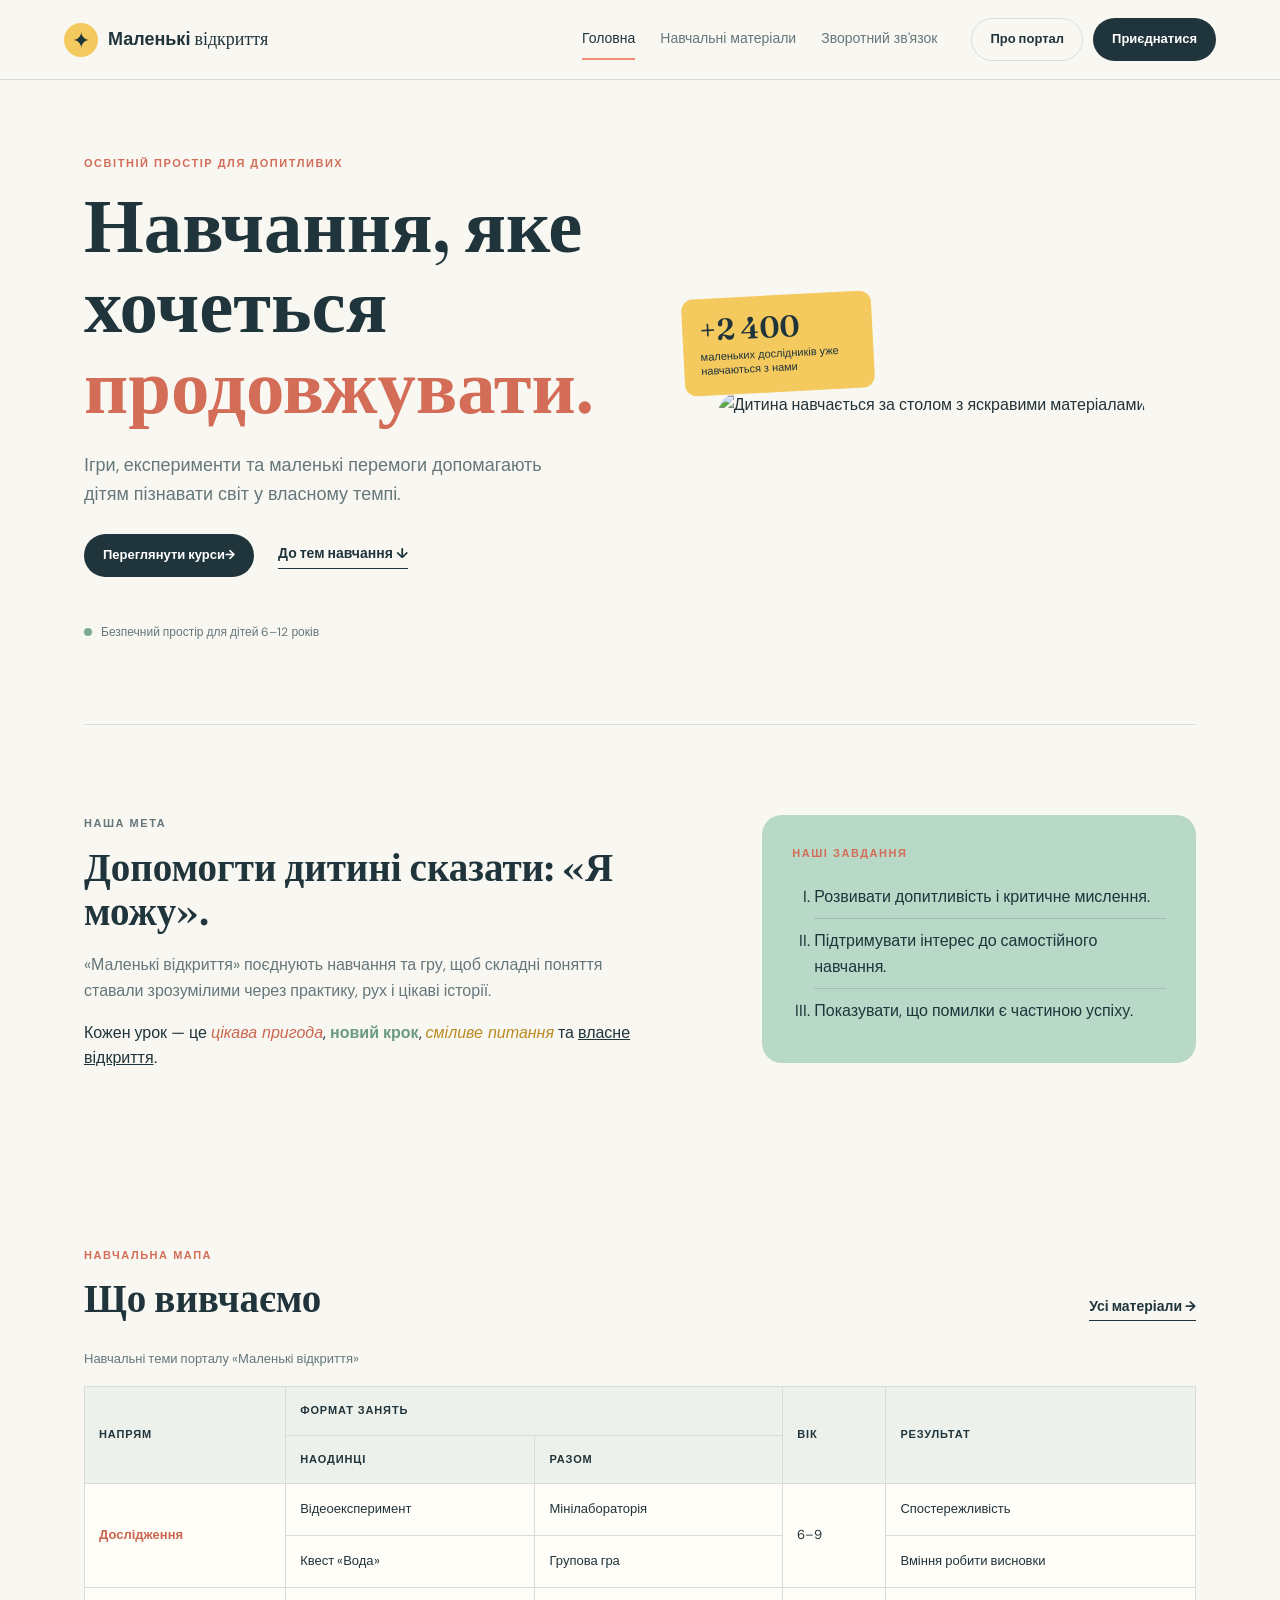
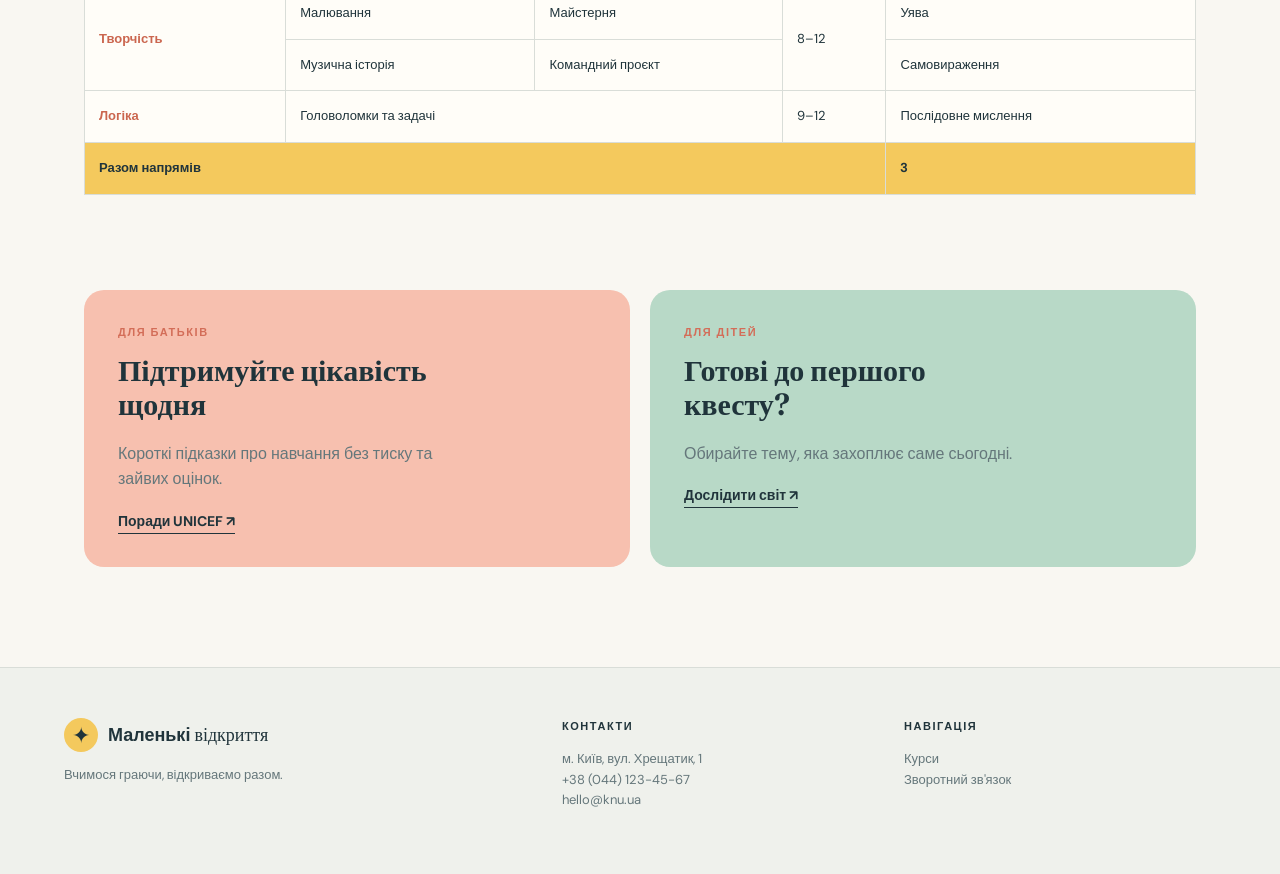
==== index.html @ d6eb9dab "Create Lab1 frontend portal" ====
<!DOCTYPE html>
<html lang="uk">
<head>
  <meta charset="UTF-8">
  <meta name="viewport" content="width=device-width, initial-scale=1.0">
  <meta name="description" content="Веселий веб-портал для навчання дітей через ігри та творчість">
  <title>Маленькі відкриття | Навчання дітей</title>
  <link rel="stylesheet" href="styles.css">
</head>
<body>
  <header class="site-header">
    <a class="brand" href="index.html" aria-label="Маленькі відкриття - головна сторінка">
      <span class="brand-mark">✦</span>
      <span><strong>Маленькі</strong><em> відкриття</em></span>
    </a>
    <nav aria-label="Головна навігація">
      <a href="index.html" class="active">Головна</a>
      <a href="courses.html">Навчальні матеріали</a>
      <a href="feedback.html">Зворотний зв'язок</a>
    </nav>
    <div class="header-actions">
      <a class="button button-ghost" href="#about">Про портал</a>
      <a class="button button-primary" href="feedback.html">Приєднатися</a>
    </div>
  </header>

  <main>
    <section class="hero" id="about">
      <div class="hero-copy">
        <p class="eyebrow">Освітній простір для допитливих</p>
        <h1>Навчання, яке хочеться <span>продовжувати.</span></h1>
        <p class="hero-text">Ігри, експерименти та маленькі перемоги допомагають дітям пізнавати світ у власному темпі.</p>
        <div class="hero-actions">
          <a class="button button-primary" href="courses.html">Переглянути курси <span aria-hidden="true">→</span></a>
          <a class="text-link" href="#topics">До тем навчання <span aria-hidden="true">↓</span></a>
        </div>
        <p class="trust-note"><span class="dot"></span> Безпечний простір для дітей 6–12 років</p>
      </div>
      <figure class="hero-figure">
        <img src="https://images.unsplash.com/photo-1509062522246-3755977927d7?auto=format&fit=crop&w=1000&q=85" alt="Дитина навчається за столом з яскравими матеріалами">
        <figcaption><strong>+2 400</strong><span>маленьких дослідників уже навчаються з нами</span></figcaption>
      </figure>
    </section>

    <section class="intro-section" id="mission">
      <article class="intro-copy">
        <p class="eyebrow">Наша мета</p>
        <h2>Допомогти дитині сказати: «Я можу».</h2>
        <p>«Маленькі відкриття» поєднують навчання та гру, щоб складні поняття ставали зрозумілими через практику, рух і цікаві історії.</p>
        <p class="styled-sentence"><span>Кожен урок — це </span><i>цікава пригода</i>, <b>новий крок</b>, <em>сміливе питання</em> та <u>власне відкриття</u>.</p>
      </article>
      <aside class="mission-card" aria-label="Наші завдання">
        <p class="card-label">Наші завдання</p>
        <ol type="I">
          <li>Розвивати допитливість і критичне мислення.</li>
          <li>Підтримувати інтерес до самостійного навчання.</li>
          <li>Показувати, що помилки є частиною успіху.</li>
        </ol>
      </aside>
    </section>

    <section class="topics-section" id="topics">
      <div class="section-heading">
        <div><p class="eyebrow">Навчальна мапа</p><h2>Що вивчаємо</h2></div>
        <a class="text-link" href="courses.html">Усі матеріали <span aria-hidden="true">→</span></a>
      </div>
      <div class="table-wrap">
        <table>
          <caption>Навчальні теми порталу «Маленькі відкриття»</caption>
          <thead>
            <tr><th rowspan="2">Напрям</th><th colspan="2">Формат занять</th><th rowspan="2">Вік</th><th rowspan="2">Результат</th></tr>
            <tr><th>Наодинці</th><th>Разом</th></tr>
          </thead>
          <tbody>
            <tr><th rowspan="2" scope="rowgroup">Дослідження</th><td>Відеоексперимент</td><td>Мінілабораторія</td><td rowspan="2">6–9</td><td>Спостережливість</td></tr>
            <tr><td>Квест «Вода»</td><td>Групова гра</td><td>Вміння робити висновки</td></tr>
            <tr><th rowspan="2" scope="rowgroup">Творчість</th><td>Малювання</td><td>Майстерня</td><td rowspan="2">8–12</td><td>Уява</td></tr>
            <tr><td>Музична історія</td><td>Командний проєкт</td><td>Самовираження</td></tr>
            <tr><th scope="row">Логіка</th><td colspan="2">Головоломки та задачі</td><td>9–12</td><td>Послідовне мислення</td></tr>
          </tbody>
          <tfoot><tr><th colspan="4">Разом напрямів</th><td>3</td></tr></tfoot>
        </table>
      </div>
    </section>

    <section class="resources-section">
      <article class="resource-card coral-card">
        <p class="eyebrow">Для батьків</p><h2>Підтримуйте цікавість щодня</h2>
        <p>Короткі підказки про навчання без тиску та зайвих оцінок.</p>
        <a class="text-link" href="https://www.unicef.org/parenting" target="_blank" rel="noopener">Поради UNICEF <span aria-hidden="true">↗</span></a>
      </article>
      <article class="resource-card mint-card">
        <p class="eyebrow">Для дітей</p><h2>Готові до першого квесту?</h2>
        <p>Обирайте тему, яка захоплює саме сьогодні.</p>
        <a class="text-link" href="https://kids.nationalgeographic.com/" target="_blank" rel="noopener">Дослідити світ <span aria-hidden="true">↗</span></a>
      </article>
    </section>
  </main>

  <footer class="site-footer" id="contacts">
    <div><a class="brand" href="index.html"><span class="brand-mark">✦</span><span><strong>Маленькі</strong><em> відкриття</em></span></a><p>Вчимося граючи, відкриваємо разом.</p></div>
    <div><p class="footer-label">Контакти</p><p>м. Київ, вул. Хрещатик, 1<br><a href="tel:+380441234567">+38 (044) 123-45-67</a><br><a href="mailto:hello@knu.ua">hello@knu.ua</a></p></div>
    <div><p class="footer-label">Навігація</p><p><a href="courses.html">Курси</a><br><a href="feedback.html">Зворотний зв'язок</a></p></div>
  </footer>
</body>
</html>
---- styles.css ----
@import url("https://fonts.googleapis.com/css2?family=DM+Sans:wght@400;500;700&family=Fraunces:opsz,wght@9..144,500;9..144,600&display=swap");

:root {
  --ink: #20343b;
  --muted: #65777b;
  --paper: #f9f7f2;
  --cream: #fffdf8;
  --coral: #f28b73;
  --yellow: #f4c95d;
  --mint: #b8d9c7;
  --line: #d9ddd8;
  --radius: 20px;
}
* {
  box-sizing: border-box;
}
html {
  scroll-behavior: smooth;
}
body {
  margin: 0;
  color: var(--ink);
  background: var(--paper);
  font-family: "DM Sans", sans-serif;
  line-height: 1.6;
}
a {
  color: inherit;
  text-decoration: none;
}
.site-header {
  min-height: 80px;
  padding: 18px clamp(20px, 5vw, 76px);
  display: flex;
  align-items: center;
  gap: 34px;
  background: rgba(249, 247, 242, 0.92);
  border-bottom: 1px solid var(--line);
  position: sticky;
  top: 0;
  z-index: 10;
  backdrop-filter: blur(10px);
}
.brand {
  display: inline-flex;
  align-items: center;
  gap: 10px;
  font-size: 18px;
  white-space: nowrap;
}
.brand strong {
  font-weight: 700;
}
.brand em {
  font-family: "Fraunces", serif;
  font-style: normal;
}
.brand-mark {
  display: grid;
  place-items: center;
  width: 34px;
  height: 34px;
  color: var(--ink);
  background: var(--yellow);
  border-radius: 50%;
  font-size: 22px;
}
nav {
  display: flex;
  align-items: center;
  gap: 25px;
  margin-left: auto;
  font-size: 14px;
  color: var(--muted);
}
nav a {
  padding: 8px 0;
  border-bottom: 2px solid transparent;
}
nav a:hover,
nav a.active {
  color: var(--ink);
  border-color: var(--coral);
}
.header-actions {
  display: flex;
  gap: 10px;
}
.button {
  display: inline-flex;
  align-items: center;
  justify-content: center;
  border: 1px solid transparent;
  border-radius: 999px;
  padding: 10px 18px;
  font: inherit;
  font-weight: 700;
  font-size: 13px;
  cursor: pointer;
  transition:
    transform 0.2s,
    box-shadow 0.2s,
    background 0.2s;
}
.button:hover {
  transform: translateY(-2px);
  box-shadow: 0 7px 18px rgba(32, 52, 59, 0.12);
}
.button-primary {
  color: #fff;
  background: var(--ink);
}
.button-ghost {
  border-color: var(--line);
  background: transparent;
}
.button-dark {
  color: #fff;
  background: var(--ink);
}
main {
  max-width: 1240px;
  margin: auto;
  padding: 0 clamp(20px, 5vw, 76px);
}
.hero {
  min-height: 630px;
  padding: 75px 0 70px;
  display: grid;
  grid-template-columns: 1fr 0.9fr;
  align-items: center;
  gap: clamp(40px, 8vw, 110px);
}
.eyebrow,
.course-tag,
.card-label,
.footer-label {
  margin: 0 0 12px;
  color: #d36d58;
  font-size: 11px;
  font-weight: 700;
  letter-spacing: 0.14em;
  text-transform: uppercase;
}
.hero h1,
.page-intro h1 {
  max-width: 620px;
  margin: 0;
  font:
    600 clamp(44px, 6vw, 78px)/1.05 "Fraunces",
    serif;
  letter-spacing: 0;
}
.hero h1 span,
.page-intro h1 span {
  color: #d36d58;
}
.hero-text {
  max-width: 500px;
  margin: 25px 0;
  color: var(--muted);
  font-size: 18px;
}
.hero-actions {
  display: flex;
  align-items: center;
  gap: 24px;
}
.text-link {
  color: var(--ink);
  font-weight: 700;
  font-size: 14px;
  border-bottom: 1px solid var(--ink);
  padding-bottom: 3px;
}
.trust-note {
  display: flex;
  align-items: center;
  gap: 9px;
  margin-top: 46px;
  color: var(--muted);
  font-size: 12px;
}
.dot {
  width: 8px;
  height: 8px;
  border-radius: 50%;
  background: #76ae8b;
}
.hero-figure {
  position: relative;
  margin: 0;
}
.hero-figure img {
  width: 100%;
  aspect-ratio: 4/5;
  object-fit: cover;
  border-radius: 150px 150px 20px 20px;
  filter: saturate(0.85);
}
.hero-figure figcaption {
  position: absolute;
  left: -35px;
  bottom: 26px;
  width: 190px;
  padding: 17px;
  color: var(--ink);
  background: var(--yellow);
  border-radius: 12px;
  display: grid;
  gap: 4px;
  transform: rotate(-3deg);
}
.hero-figure figcaption strong {
  font:
    600 30px/1 "Fraunces",
    serif;
}
.hero-figure figcaption span {
  font-size: 11px;
  line-height: 1.3;
}
.intro-section {
  display: grid;
  grid-template-columns: 1fr 0.75fr;
  gap: 100px;
  align-items: start;
  padding: 90px 0;
  border-top: 1px solid var(--line);
}
.intro-copy h2,
.section-heading h2,
.resource-card h2 {
  margin: 0 0 18px;
  font:
    600 39px/1.15 "Fraunces",
    serif;
}
.intro-copy p {
  max-width: 600px;
  color: var(--muted);
}
.styled-sentence {
  color: var(--ink) !important;
  font-size: 16px;
}
.styled-sentence i {
  color: #cb664f;
}
.styled-sentence b {
  color: #6b9b7e;
}
.styled-sentence em {
  color: #bb8a22;
}
.mission-card {
  padding: 30px;
  background: var(--mint);
  border-radius: var(--radius);
}
.mission-card ol {
  margin: 0;
  padding-left: 22px;
}
.mission-card li {
  padding: 9px 0;
  border-bottom: 1px solid rgba(32, 52, 59, 0.15);
}
.mission-card li:last-child {
  border: 0;
}
.topics-section {
  padding: 70px 0 95px;
}
.section-heading {
  display: flex;
  justify-content: space-between;
  align-items: end;
  margin-bottom: 28px;
}
.section-heading h2 {
  margin: 0;
}
.table-wrap {
  overflow-x: auto;
}
table {
  width: 100%;
  min-width: 730px;
  border-collapse: collapse;
  background: var(--cream);
  font-size: 13px;
}
caption {
  padding: 0 0 16px;
  text-align: left;
  color: var(--muted);
  font-size: 13px;
}
th,
td {
  padding: 15px 14px;
  text-align: left;
  border: 1px solid var(--line);
}
thead th {
  color: var(--ink);
  background: #edf1eb;
  font-size: 11px;
  text-transform: uppercase;
  letter-spacing: 0.08em;
}
tbody th {
  color: #cb664f;
}
tfoot th,
tfoot td {
  background: var(--yellow);
  font-weight: 700;
}
.resources-section {
  display: grid;
  grid-template-columns: 1fr 1fr;
  gap: 20px;
  padding: 0 0 100px;
}
.resource-card {
  min-height: 260px;
  padding: 34px;
  border-radius: var(--radius);
}
.resource-card h2 {
  max-width: 340px;
  font-size: 30px;
}
.resource-card p:not(.eyebrow) {
  max-width: 350px;
  color: var(--muted);
}
.coral-card {
  background: #f7c0af;
}
.mint-card {
  background: var(--mint);
}
.site-footer {
  display: grid;
  grid-template-columns: 1.5fr 1fr 1fr;
  gap: 30px;
  padding: 50px clamp(20px, 5vw, 76px);
  border-top: 1px solid var(--line);
  background: #eff1ec;
  font-size: 13px;
}
.site-footer p {
  color: var(--muted);
}
.site-footer .footer-label {
  color: var(--ink);
  margin-bottom: 6px;
}
.site-footer a:hover {
  color: #d36d58;
}
.page-main {
  padding-top: 65px;
  padding-bottom: 100px;
}
.page-intro {
  max-width: 750px;
  margin-bottom: 55px;
}
.page-intro h1 {
  font-size: clamp(45px, 6vw, 72px);
}
.page-intro > p:last-child {
  max-width: 580px;
  color: var(--muted);
  font-size: 18px;
  margin-top: 24px;
}
.course-grid {
  display: grid;
  grid-template-columns: repeat(2, 1fr);
  gap: 22px;
}
.course-card {
  overflow: hidden;
  background: var(--cream);
  border: 1px solid var(--line);
  border-radius: var(--radius);
}
.course-card img {
  width: 100%;
  height: 230px;
  object-fit: cover;
}
.course-content {
  padding: 25px;
}
.course-content h2 {
  margin: 0 0 8px;
  font:
    600 29px "Fraunces",
    serif;
}
.course-content p {
  color: var(--muted);
  margin: 0 0 14px;
}
.course-content ul {
  padding-left: 20px;
  margin: 0;
  color: var(--muted);
  font-size: 13px;
}
.back-button {
  margin-top: 42px;
}
.feedback-main {
  max-width: 950px;
}
.feedback-form {
  display: grid;
  gap: 23px;
  padding: 36px;
  background: var(--cream);
  border: 1px solid var(--line);
  border-radius: var(--radius);
}
.feedback-form fieldset {
  margin: 0;
  padding: 23px;
  border: 1px solid var(--line);
  border-radius: 14px;
}
.feedback-form legend {
  padding: 0 9px;
  font:
    600 24px "Fraunces",
    serif;
}
.form-grid {
  display: grid;
  grid-template-columns: 1fr 1fr;
  gap: 20px;
}
.feedback-form label {
  display: grid;
  gap: 8px;
  color: var(--ink);
  font-size: 13px;
  font-weight: 700;
}
.feedback-form input:not([type="radio"]):not([type="checkbox"]),
.feedback-form select,
.feedback-form textarea {
  width: 100%;
  padding: 13px 14px;
  color: var(--ink);
  background: #fff;
  border: 1px solid var(--line);
  border-radius: 9px;
  font: inherit;
  font-weight: 400;
}
.feedback-form textarea {
  max-width: 100%;
  min-width: 100%;
  min-height: 140px;
  max-height: 200px;
  resize: vertical;
}
.radio-group {
  display: flex;
  flex-wrap: wrap;
  align-items: center;
  gap: 18px;
  padding: 13px 0;
  font-weight: 400;
}
.radio-group span {
  display: inline-flex;
  align-items: center;
  gap: 6px;
}
.consent {
  display: grid !important;
  grid-template-columns: 18px 1fr;
  align-items: start;
  font-weight: 400 !important;
}
.consent input {
  margin-top: 4px;
}
.form-actions {
  display: flex;
  gap: 12px;
  padding-top: 5px;
}
@media (max-width: 850px) {
  .site-header {
    flex-wrap: wrap;
    gap: 12px 22px;
  }
  .site-header nav {
    order: 3;
    width: 100%;
    justify-content: space-between;
    overflow-x: auto;
  }
  .header-actions {
    margin-left: auto;
  }
  .hero,
  .intro-section {
    grid-template-columns: 1fr;
  }
  .hero {
    padding-top: 45px;
  }
  .hero-figure {
    max-width: 540px;
    margin: auto;
  }
  .intro-section {
    gap: 35px;
  }
  .resources-section,
  .site-footer {
    grid-template-columns: 1fr;
  }
  .course-grid {
    grid-template-columns: 1fr;
  }
}
@media (max-width: 560px) {
  .site-header {
    padding: 14px 20px;
  }
  .header-actions .button-ghost {
    display: none;
  }
  main {
    padding-left: 20px;
    padding-right: 20px;
  }
  .hero h1,
  .page-intro h1 {
    font-size: 48px;
  }
  .hero-text {
    font-size: 16px;
  }
  .hero-actions,
  .form-actions {
    flex-wrap: wrap;
  }
  .hero-figure figcaption {
    left: 10px;
  }
  .form-grid {
    grid-template-columns: 1fr;
  }
  .feedback-form {
    padding: 18px;
  }
  .feedback-form fieldset {
    padding: 16px;
  }
  .section-heading {
    align-items: start;
    gap: 18px;
    flex-direction: column;
  }
}
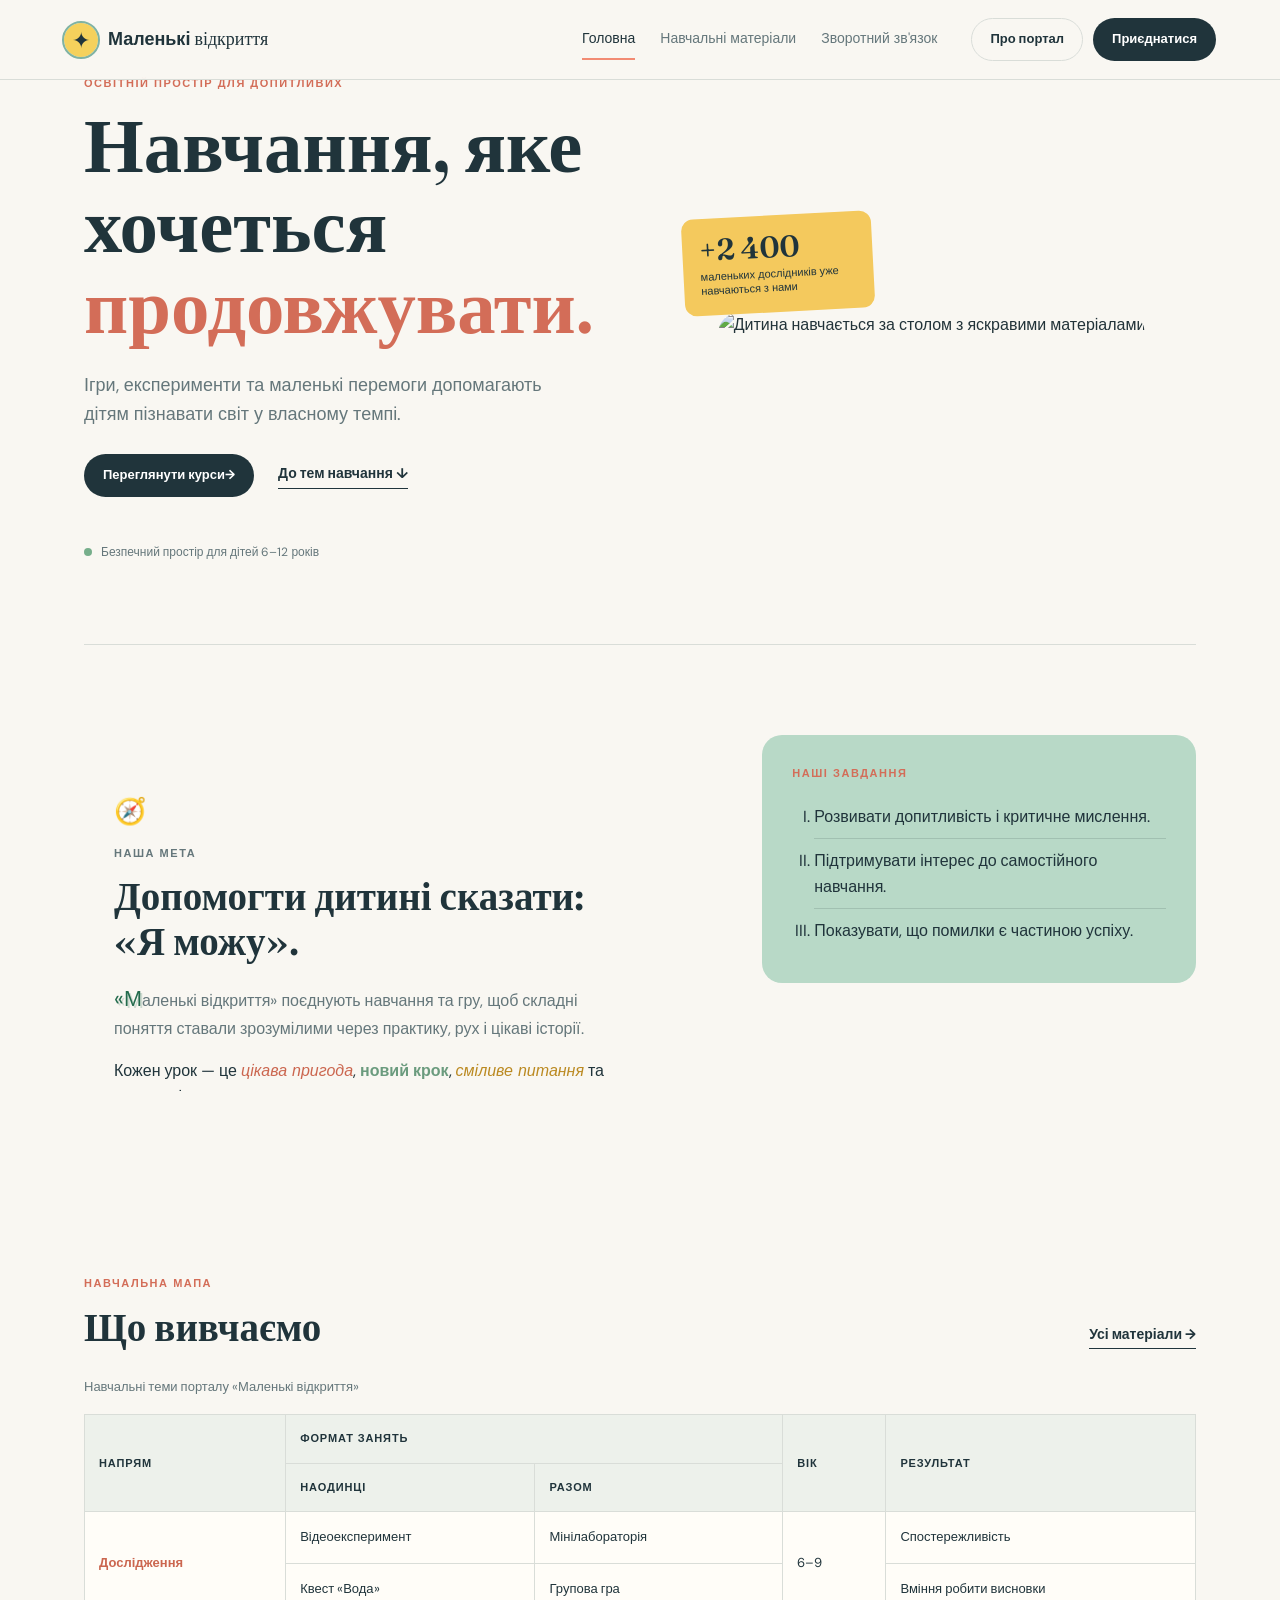
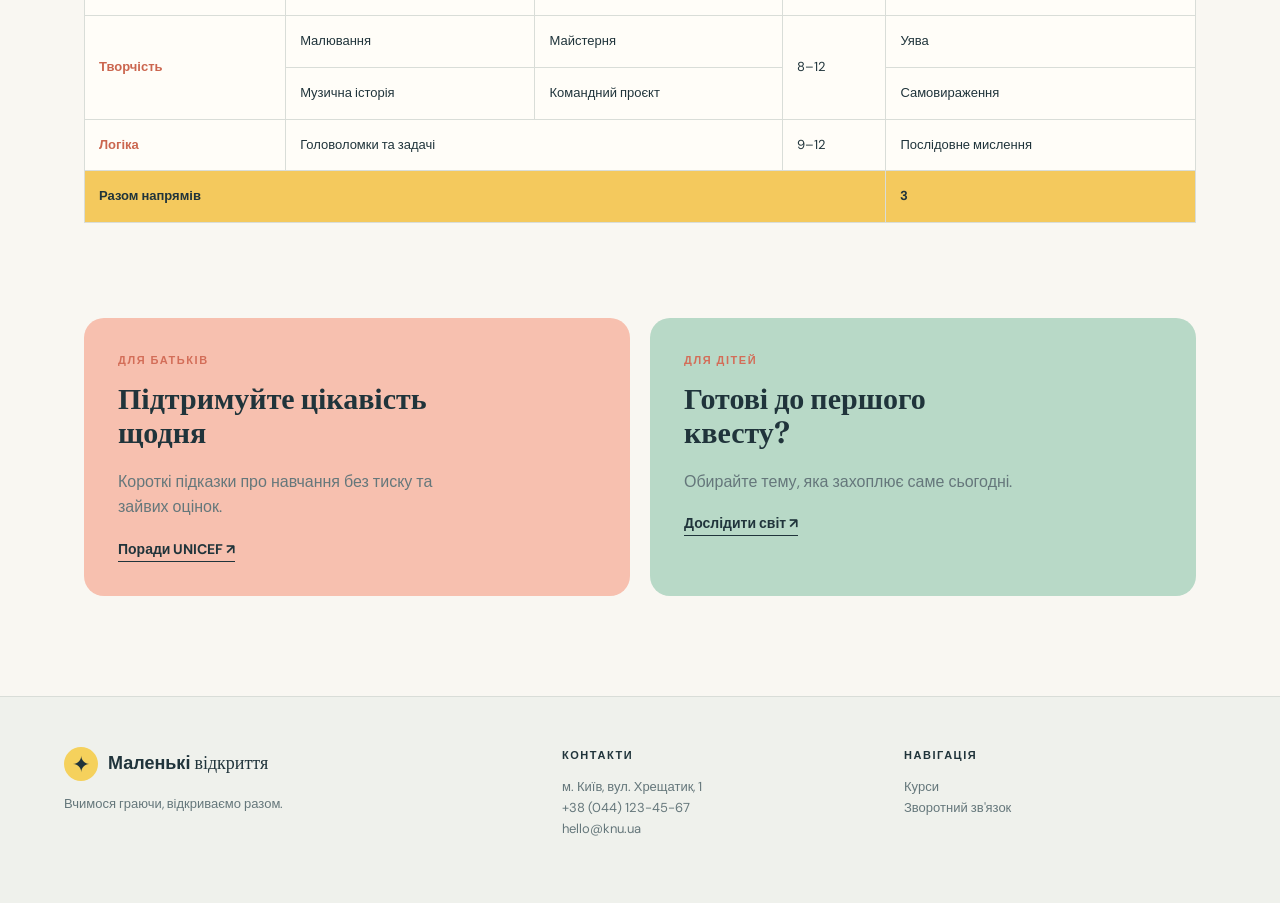
==== commit a0d24345: "Complete Lab 2 CSS styling for variant 4" ====
--- a/index.html
+++ b/index.html
@@ -6,9 +6,14 @@
   <meta name="description" content="Веселий веб-портал для навчання дітей через ігри та творчість">
   <title>Маленькі відкриття | Навчання дітей</title>
   <link rel="stylesheet" href="styles.css">
+  <style>
+    .home-header .brand-mark {
+      outline: 2px solid hsl(160 25% 60%);
+    }
+  </style>
 </head>
-<body>
-  <header class="site-header">
+<body class="home-page">
+  <header class="site-header home-header">
     <a class="brand" href="index.html" aria-label="Маленькі відкриття - головна сторінка">
       <span class="brand-mark">✦</span>
       <span><strong>Маленькі</strong><em> відкриття</em></span>
@@ -42,7 +47,7 @@
       </figure>
     </section>
 
-    <section class="intro-section" id="mission">
+    <section class="intro-section home-intro" id="mission">
       <article class="intro-copy">
         <p class="eyebrow">Наша мета</p>
         <h2>Допомогти дитині сказати: «Я можу».</h2>
@@ -99,7 +104,7 @@
 
   <footer class="site-footer" id="contacts">
     <div><a class="brand" href="index.html"><span class="brand-mark">✦</span><span><strong>Маленькі</strong><em> відкриття</em></span></a><p>Вчимося граючи, відкриваємо разом.</p></div>
-    <div><p class="footer-label">Контакти</p><p>м. Київ, вул. Хрещатик, 1<br><a href="tel:+380441234567">+38 (044) 123-45-67</a><br><a href="mailto:hello@knu.ua">hello@knu.ua</a></p></div>
+    <div class="contact-block" tabindex="0"><p class="footer-label">Контакти</p><p>м. Київ, вул. Хрещатик, 1<br><a href="tel:+380441234567">+38 (044) 123-45-67</a><br><a href="mailto:hello@knu.ua">hello@knu.ua</a></p></div>
     <div><p class="footer-label">Навігація</p><p><a href="courses.html">Курси</a><br><a href="feedback.html">Зворотний зв'язок</a></p></div>
   </footer>
 </body>
--- a/styles.css
+++ b/styles.css
@@ -61,7 +61,7 @@
   width: 34px;
   height: 34px;
   color: var(--ink);
-  background: var(--yellow);
+  background: hsl(46 88% 66%);
   border-radius: 50%;
   font-size: 22px;
 }
@@ -107,7 +107,7 @@
   box-shadow: 0 7px 18px rgba(32, 52, 59, 0.12);
 }
 .button-primary {
-  color: #fff;
+  color: rgb(255, 255, 255);
   background: var(--ink);
 }
 .button-ghost {
@@ -115,8 +115,16 @@
   background: transparent;
 }
 .button-dark {
-  color: #fff;
+  color: white;
   background: var(--ink);
+}
+@keyframes saturation-pulse {
+  0% {
+    filter: saturate(1);
+  }
+  100% {
+    filter: saturate(1.5);
+  }
 }
 main {
   max-width: 1240px;
@@ -272,6 +280,50 @@
 .topics-section {
   padding: 70px 0 95px;
 }
+.home-page .site-header {
+  position: absolute;
+  top: 0;
+  left: 0;
+  right: 0;
+  z-index: 20;
+}
+.home-page .intro-copy {
+  margin: 56px 30px 24px;
+  padding: 0;
+  max-height: 300px;
+  overflow-y: auto;
+}
+.home-page .intro-copy::before {
+  content: "🧭";
+  display: block;
+  margin-bottom: 12px;
+  font-size: 26px;
+}
+.home-page .intro-copy > p:nth-of-type(2)::first-letter {
+  color: #236b4d;
+  text-shadow: 2px 2px 0 rgba(35, 107, 77, 0.2);
+  font-size: 1.35em;
+}
+.home-page .table-wrap {
+  transition: transform 0.3s ease;
+}
+.home-page .table-wrap:hover {
+  transform: translateX(2vw);
+}
+.home-page .contact-block {
+  transition: box-shadow 0s 2s;
+}
+.home-page .contact-block:focus {
+  outline: 2px solid var(--ink);
+  box-shadow: 0 0 0 8px rgba(32, 52, 59, 0.16);
+}
+.home-page .hero-text {
+  float: left;
+  width: 100%;
+}
+.home-page .hero-actions {
+  clear: both;
+}
 .section-heading {
   display: flex;
   justify-content: space-between;
@@ -390,10 +442,39 @@
   border: 1px solid var(--line);
   border-radius: var(--radius);
 }
+.courses-page .site-header {
+  position: fixed;
+  top: 0;
+  left: 0;
+  right: 0;
+  z-index: 20;
+}
+.courses-page .page-main {
+  padding-top: 145px;
+}
+.courses-page .course-card {
+  border: 1px solid #4b2b59;
+  border-left: 2px dotted #4b2b59;
+  border-right: 1px solid #4b2b59;
+}
+.courses-page .course-content h2 {
+  font-size: 32px;
+  font-style: italic;
+  font-weight: 700;
+}
 .course-card img {
   width: 100%;
   height: 230px;
   object-fit: cover;
+  transition: filter 0.3s ease;
+}
+.courses-page .course-card img:hover {
+  animation: saturation-pulse 0.8s ease-in-out forwards;
+  filter: saturate(1.5);
+}
+.courses-page nav a:visited,
+.courses-page .back-button:visited {
+  color: #8b1e3f;
 }
 .course-content {
   padding: 25px;
@@ -421,13 +502,35 @@
   max-width: 950px;
 }
 .feedback-form {
-  display: grid;
+  display: flex;
+  flex-flow: column wrap;
+  justify-content: flex-start;
+  align-items: stretch;
+  align-content: stretch;
   gap: 23px;
   padding: 36px;
   background: var(--cream);
   border: 1px solid var(--line);
   border-radius: var(--radius);
 }
+.feedback-form > fieldset {
+  order: 1;
+  flex-grow: 1;
+  flex-shrink: 1;
+  align-self: stretch;
+}
+.feedback-form > label {
+  order: 2;
+  flex: 1 1 100%;
+}
+.feedback-form > .consent {
+  order: 3;
+  align-self: flex-start;
+}
+.feedback-form > .form-actions {
+  order: 4;
+  align-self: stretch;
+}
 .feedback-form fieldset {
   margin: 0;
   padding: 23px;
@@ -441,9 +544,16 @@
     serif;
 }
 .form-grid {
-  display: grid;
-  grid-template-columns: 1fr 1fr;
+  display: flex;
+  flex-flow: row wrap;
+  justify-content: space-between;
+  align-items: stretch;
+  align-content: flex-start;
   gap: 20px;
+}
+.form-grid > label {
+  flex: 1 1 280px;
+  align-self: stretch;
 }
 .feedback-form label {
   display: grid;
@@ -495,6 +605,10 @@
 }
 .form-actions {
   display: flex;
+  flex-flow: row wrap;
+  justify-content: flex-start;
+  align-items: center;
+  align-content: center;
   gap: 12px;
   padding-top: 5px;
 }
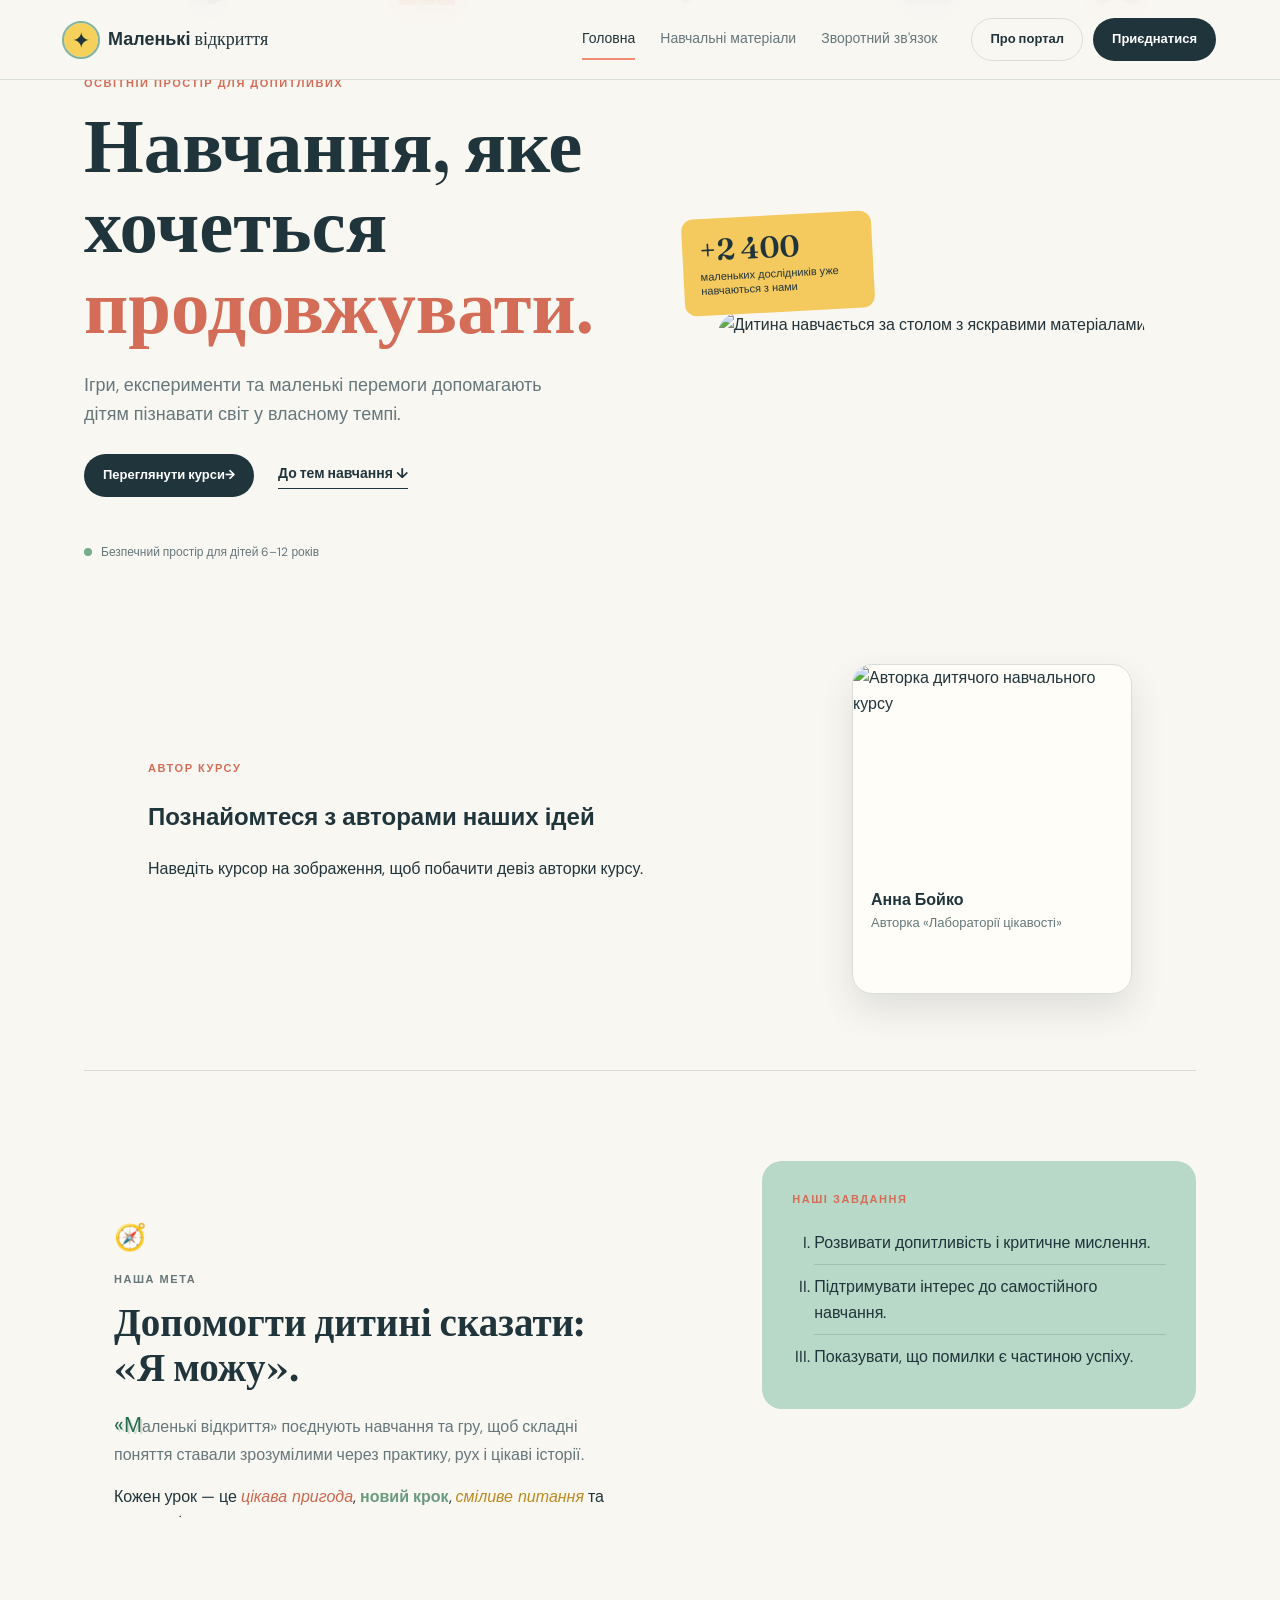
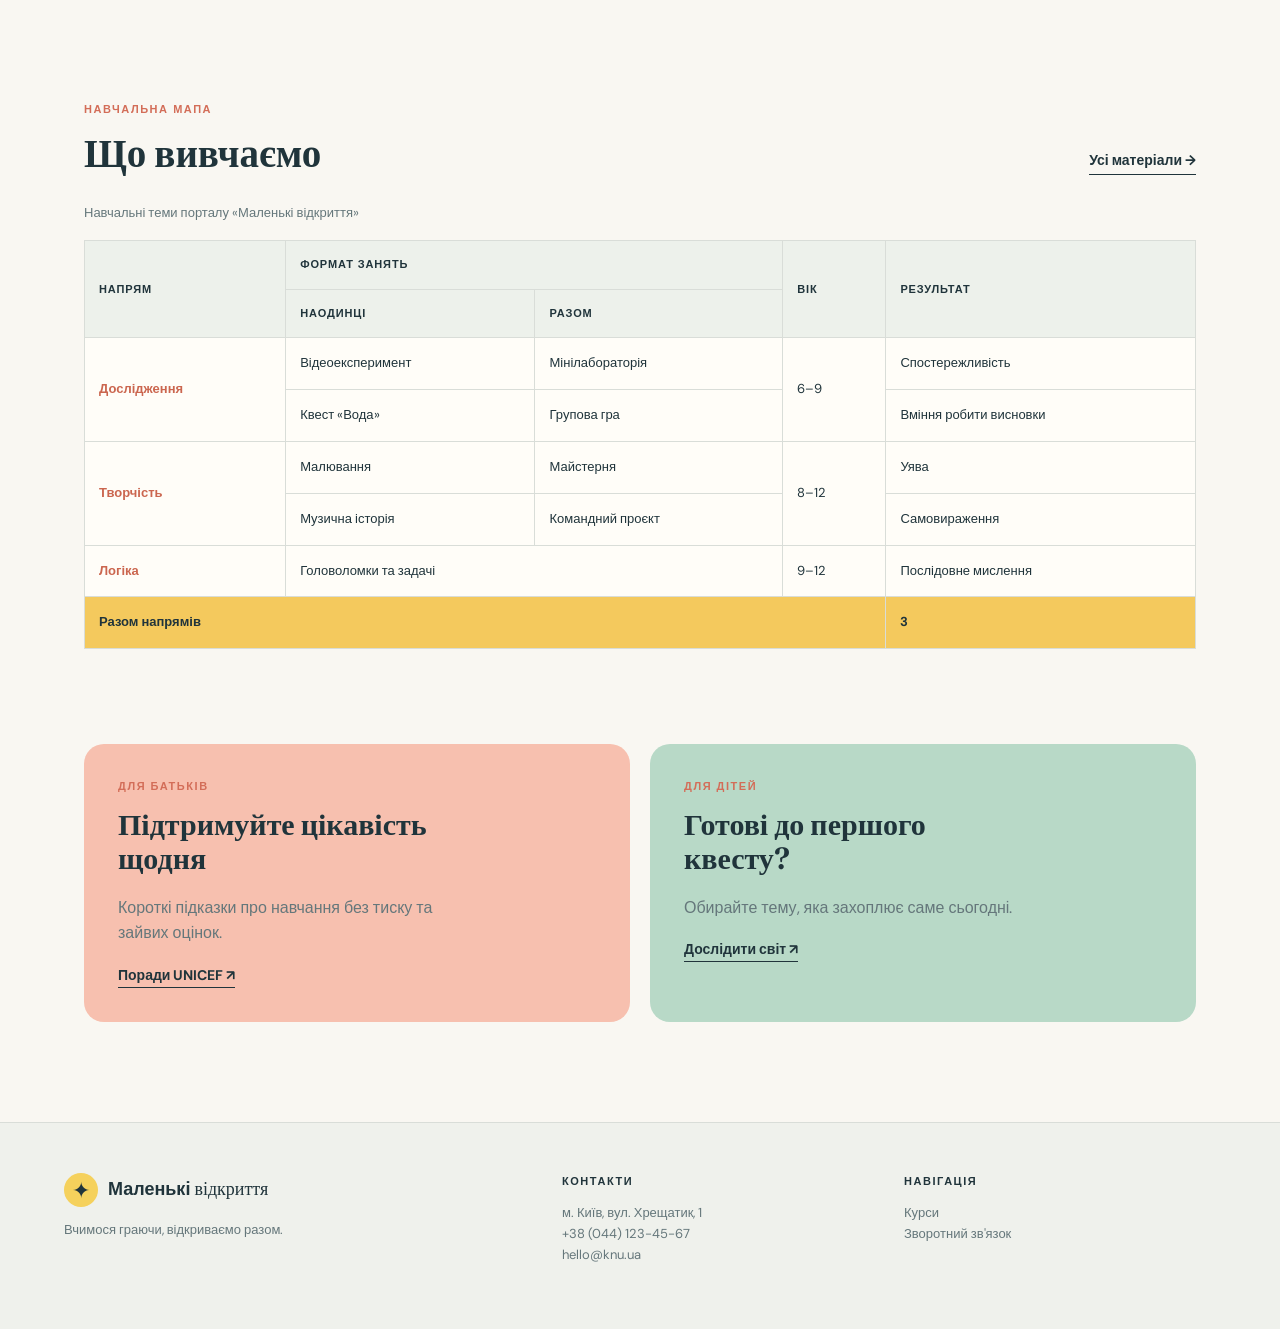
==== commit b936a2eb: "Implement Lab 4 JavaScript interactions" ====
--- a/index.html
+++ b/index.html
@@ -31,6 +31,13 @@
 
   <main>
     <section class="hero" id="about">
+      <div class="falling-toys-layer" aria-hidden="true">
+        <span class="falling-toy toy-ball">⚽</span>
+        <span class="falling-toy toy-block">🧱</span>
+        <span class="falling-toy toy-puzzle">🧩</span>
+        <span class="falling-toy toy-robot">🤖</span>
+        <span class="falling-toy toy-teddy">🧸</span>
+      </div>
       <div class="hero-copy">
         <p class="eyebrow">Освітній простір для допитливих</p>
         <h1>Навчання, яке хочеться <span>продовжувати.</span></h1>
@@ -45,6 +52,27 @@
         <img src="https://images.unsplash.com/photo-1509062522246-3755977927d7?auto=format&fit=crop&w=1000&q=85" alt="Дитина навчається за столом з яскравими матеріалами">
         <figcaption><strong>+2 400</strong><span>маленьких дослідників уже навчаються з нами</span></figcaption>
       </figure>
+    </section>
+
+    <section class="author-section" aria-labelledby="author-title">
+      <div>
+        <p class="eyebrow">Автор курсу</p>
+        <h2 id="author-title">Познайомтеся з авторами наших ідей</h2>
+        <p>Наведіть курсор на зображення, щоб побачити девіз авторки курсу.</p>
+      </div>
+      <div class="author-flip-card" tabindex="0" aria-label="Flip-картка авторки курсу">
+        <div class="author-flip-inner">
+          <div class="author-card-face author-card-front">
+            <img src="https://images.unsplash.com/photo-1551836022-d5d88e9218df?auto=format&fit=crop&w=600&q=85" alt="Авторка дитячого навчального курсу">
+            <strong>Анна Бойко</strong>
+            <span>Авторка «Лабораторії цікавості»</span>
+          </div>
+          <div class="author-card-face author-card-back">
+            <p class="eyebrow">Девіз авторки</p>
+            <blockquote>«Кожне запитання — це початок маленького відкриття».</blockquote>
+          </div>
+        </div>
+      </div>
     </section>
 
     <section class="intro-section home-intro" id="mission">
@@ -107,5 +135,6 @@
     <div class="contact-block" tabindex="0"><p class="footer-label">Контакти</p><p>м. Київ, вул. Хрещатик, 1<br><a href="tel:+380441234567">+38 (044) 123-45-67</a><br><a href="mailto:hello@knu.ua">hello@knu.ua</a></p></div>
     <div><p class="footer-label">Навігація</p><p><a href="courses.html">Курси</a><br><a href="feedback.html">Зворотний зв'язок</a></p></div>
   </footer>
+  <script src="script.js"></script>
 </body>
 </html>
--- a/styles.css
+++ b/styles.css
@@ -11,6 +11,7 @@
   --line: #d9ddd8;
   --radius: 20px;
 }
+
 * {
   box-sizing: border-box;
 }
@@ -652,6 +653,240 @@
   .site-header {
     padding: 14px 20px;
   }
+
+  .hero { position: relative; overflow: hidden; }
+  .falling-toys-layer { position: absolute; inset: 0; pointer-events: none; overflow: hidden; z-index: 0; }
+  .falling-toy { position: absolute; top: -4rem; font-size: clamp(2.4rem, 4vw, 4rem); animation: falling-toy 8s linear infinite; }
+  .toy-ball { left: 8%; animation-delay: -1s; }
+  .toy-block { left: 28%; animation-delay: -5s; }
+  .toy-puzzle { left: 51%; animation-delay: -3s; }
+  .toy-robot { left: 73%; animation-delay: -7s; }
+  .toy-teddy { left: 90%; animation-delay: -2s; }
+  .hero-copy, .hero-figure { position: relative; z-index: 1; }
+  @keyframes falling-toy {
+    0% { transform: translateY(-5rem) rotate(0deg); opacity: 0; }
+    12% { opacity: 0.9; }
+    88% { opacity: 0.9; }
+    100% { transform: translateY(36rem) rotate(360deg); opacity: 0; }
+  }
+  .author-section { max-width: 1120px; margin: 0 auto; padding: 20px clamp(20px, 5vw, 76px) 76px; display: grid; grid-template-columns: 1fr 280px; gap: 48px; align-items: center; }
+  .author-flip-card { height: 330px; perspective: 1000px; outline: none; }
+  .author-flip-inner { width: 100%; height: 100%; position: relative; transform-style: preserve-3d; transition: transform 0.7s ease; }
+  .author-flip-card:hover .author-flip-inner, .author-flip-card:focus .author-flip-inner, .author-flip-card:focus-within .author-flip-inner, .author-flip-card.is-flipped .author-flip-inner { transform: rotateY(180deg); }
+  .author-card-face { position: absolute; inset: 0; backface-visibility: hidden; border: 1px solid var(--line); border-radius: var(--radius); overflow: hidden; background: var(--cream); box-shadow: 0 16px 35px rgb(32 52 59 / 12%); }
+  .author-card-front { display: flex; flex-direction: column; }
+  .author-card-front img { width: 100%; height: 210px; object-fit: cover; }
+  .author-card-front strong, .author-card-front span { padding: 0 18px; }
+  .author-card-front strong { margin-top: 12px; }
+  .author-card-front span { color: var(--muted); font-size: 13px; }
+  .author-card-back { display: grid; place-content: center; padding: 28px; transform: rotateY(180deg); background: var(--mint); }
+  .author-card-back blockquote { margin: 8px 0 0; font-family: "Fraunces", serif; font-size: 22px; }
+  .course-accordion { width: min(460px, 100%); margin-bottom: 32px; border: 1px solid var(--line); border-radius: var(--radius); background: var(--cream); box-shadow: 0 12px 28px rgb(32 52 59 / 8%); }
+  .accordion-toggle { width: 100%; padding: 16px 20px; display: flex; justify-content: space-between; border: 0; color: var(--ink); background: transparent; font: inherit; font-weight: 700; cursor: pointer; text-align: left; }
+  .accordion-icon { font-size: 24px; line-height: 1; transition: transform 0.2s ease; }
+  .accordion-toggle[aria-expanded="true"] .accordion-icon { transform: rotate(45deg); }
+  .accordion-content { padding: 0 20px 16px; color: var(--muted); }
+  .accordion-content p { margin: 0; }
+  .details-field { position: relative; }
+  .field-tooltip { position: absolute; left: calc(100% + 16px); bottom: 12px; width: 260px; padding: 12px 14px; border: 1px solid var(--coral); border-radius: 12px; color: var(--ink); background: var(--cream); box-shadow: 0 10px 24px rgb(32 52 59 / 18%); font-size: 13px; opacity: 0; pointer-events: none; transform: translateX(-8px); transition: opacity 0.2s ease, transform 0.2s ease; }
+  .details-field:hover textarea, .details-field.tooltip-visible textarea { border-color: var(--coral); background: #fff0e8; box-shadow: 0 0 0 4px rgb(242 139 115 / 20%); }
+  .details-field:hover .field-tooltip, .details-field.tooltip-visible .field-tooltip { opacity: 1; transform: translateX(0); }
+  body { transition: filter 0.4s ease; }
+  body.daylight-mode { filter: brightness(1.4); }
+
+  /* Lab 4 interactive elements */
+  .hero {
+    position: relative;
+    overflow: hidden;
+  }
+  .falling-toys-layer {
+    position: absolute;
+    inset: 0;
+    pointer-events: none;
+    overflow: hidden;
+    z-index: 0;
+  }
+  .falling-toy {
+    position: absolute;
+    top: -4rem;
+    font-size: clamp(2.4rem, 4vw, 4rem);
+    animation: falling-toy 8s linear infinite;
+  }
+  .toy-ball { left: 8%; animation-delay: -1s; }
+  .toy-block { left: 28%; animation-delay: -5s; }
+  .toy-puzzle { left: 51%; animation-delay: -3s; }
+  .toy-robot { left: 73%; animation-delay: -7s; }
+  .toy-teddy { left: 90%; animation-delay: -2s; }
+  .hero-copy,
+  .hero-figure {
+    position: relative;
+    z-index: 1;
+  }
+  @keyframes falling-toy {
+    0% { transform: translateY(-5rem) rotate(0deg); opacity: 0; }
+    12% { opacity: 0.9; }
+    88% { opacity: 0.9; }
+    100% { transform: translateY(36rem) rotate(360deg); opacity: 0; }
+  }
+
+  .author-section {
+    max-width: 1120px;
+    margin: 0 auto;
+    padding: 20px clamp(20px, 5vw, 76px) 76px;
+    display: grid;
+    grid-template-columns: 1fr 280px;
+    gap: 48px;
+    align-items: center;
+  }
+  .author-flip-card {
+    height: 330px;
+    perspective: 1000px;
+    outline: none;
+  }
+  .author-flip-inner {
+    width: 100%;
+    height: 100%;
+    position: relative;
+    transform-style: preserve-3d;
+    transition: transform 0.7s ease;
+  }
+  .author-flip-card:hover .author-flip-inner,
+  .author-flip-card:focus .author-flip-inner,
+  .author-flip-card:focus-within .author-flip-inner {
+    transform: rotateY(180deg);
+  }
+  .author-card-face {
+    position: absolute;
+    inset: 0;
+    backface-visibility: hidden;
+    border: 1px solid var(--line);
+    border-radius: var(--radius);
+    overflow: hidden;
+    background: var(--cream);
+    box-shadow: 0 16px 35px rgb(32 52 59 / 12%);
+  }
+  .author-card-front {
+    display: flex;
+    flex-direction: column;
+  }
+  .author-card-front img {
+    width: 100%;
+    height: 210px;
+    object-fit: cover;
+  }
+  .author-card-front strong,
+  .author-card-front span {
+    padding: 0 18px;
+  }
+  .author-card-front strong {
+    margin-top: 12px;
+  }
+  .author-card-front span {
+    color: var(--muted);
+    font-size: 13px;
+  }
+  .author-card-back {
+    display: grid;
+    place-content: center;
+    padding: 28px;
+    transform: rotateY(180deg);
+    background: var(--mint);
+  }
+  .author-card-back blockquote {
+    margin: 8px 0 0;
+    font-family: "Fraunces", serif;
+    font-size: 22px;
+  }
+
+  .course-accordion {
+    width: min(460px, 100%);
+    margin-bottom: 32px;
+    border: 1px solid var(--line);
+    border-radius: var(--radius);
+    background: var(--cream);
+    box-shadow: 0 12px 28px rgb(32 52 59 / 8%);
+  }
+  .accordion-toggle {
+    width: 100%;
+    padding: 16px 20px;
+    display: flex;
+    justify-content: space-between;
+    border: 0;
+    color: var(--ink);
+    background: transparent;
+    font: inherit;
+    font-weight: 700;
+    cursor: pointer;
+    text-align: left;
+  }
+  .accordion-icon {
+    font-size: 24px;
+    line-height: 1;
+    transition: transform 0.2s ease;
+  }
+  .accordion-toggle[aria-expanded="true"] .accordion-icon {
+    transform: rotate(45deg);
+  }
+  .accordion-content {
+    padding: 0 20px 16px;
+    color: var(--muted);
+  }
+  .accordion-content p {
+    margin: 0;
+  }
+
+  .details-field {
+    position: relative;
+  }
+  .field-tooltip {
+    position: absolute;
+    left: calc(100% + 16px);
+    bottom: 12px;
+    width: 260px;
+    padding: 12px 14px;
+    border: 1px solid var(--coral);
+    border-radius: 12px;
+    color: var(--ink);
+    background: var(--cream);
+    box-shadow: 0 10px 24px rgb(32 52 59 / 18%);
+    font-size: 13px;
+    opacity: 0;
+    pointer-events: none;
+    transform: translateX(-8px);
+    transition: opacity 0.2s ease, transform 0.2s ease;
+  }
+  .details-field:hover textarea,
+  .details-field.tooltip-visible textarea {
+    border-color: var(--coral);
+    background: #fff0e8;
+    box-shadow: 0 0 0 4px rgb(242 139 115 / 20%);
+  }
+  .details-field:hover .field-tooltip,
+  .details-field.tooltip-visible .field-tooltip {
+    opacity: 1;
+    transform: translateX(0);
+  }
+
+  body {
+    transition: filter 0.4s ease;
+  }
+  body.daylight-mode {
+    filter: brightness(1.4);
+  }
+
+  @media (max-width: 700px) {
+    .author-section {
+      grid-template-columns: 1fr;
+    }
+    .author-flip-card {
+      max-width: 280px;
+    }
+    .field-tooltip {
+      left: 0;
+      bottom: -62px;
+      width: min(260px, 100%);
+    }
+  }
   .header-actions .button-ghost {
     display: none;
   }
@@ -688,3 +923,43 @@
     flex-direction: column;
   }
 }
+
+.hero { position: relative; overflow: hidden; }
+.falling-toys-layer { position: absolute; inset: 0; pointer-events: none; overflow: hidden; z-index: 0; }
+.falling-toy { position: absolute; top: -4rem; font-size: clamp(2.4rem, 4vw, 4rem); animation: falling-toy 8s linear infinite; }
+.toy-ball { left: 8%; animation-delay: -1s; }
+.toy-block { left: 28%; animation-delay: -5s; }
+.toy-puzzle { left: 51%; animation-delay: -3s; }
+.toy-robot { left: 73%; animation-delay: -7s; }
+.toy-teddy { left: 90%; animation-delay: -2s; }
+.hero-copy, .hero-figure { position: relative; z-index: 1; }
+@keyframes falling-toy {
+  0% { transform: translateY(-5rem) rotate(0deg); opacity: 0; }
+  12% { opacity: 0.9; }
+  88% { opacity: 0.9; }
+  100% { transform: translateY(36rem) rotate(360deg); opacity: 0; }
+}
+.author-section { max-width: 1120px; margin: 0 auto; padding: 20px clamp(20px, 5vw, 76px) 76px; display: grid; grid-template-columns: 1fr 280px; gap: 48px; align-items: center; }
+.author-flip-card { height: 330px; perspective: 1000px; outline: none; }
+.author-flip-inner { width: 100%; height: 100%; position: relative; transform-style: preserve-3d; transition: transform 0.7s ease; }
+.author-flip-card:hover .author-flip-inner, .author-flip-card:focus .author-flip-inner, .author-flip-card:focus-within .author-flip-inner, .author-flip-card.is-flipped .author-flip-inner { transform: rotateY(180deg); }
+.author-card-face { position: absolute; inset: 0; backface-visibility: hidden; border: 1px solid var(--line); border-radius: var(--radius); overflow: hidden; background: var(--cream); box-shadow: 0 16px 35px rgb(32 52 59 / 12%); }
+.author-card-front { display: flex; flex-direction: column; }
+.author-card-front img { width: 100%; height: 210px; object-fit: cover; }
+.author-card-front strong, .author-card-front span { padding: 0 18px; }
+.author-card-front strong { margin-top: 12px; }
+.author-card-front span { color: var(--muted); font-size: 13px; }
+.author-card-back { display: grid; place-content: center; padding: 28px; transform: rotateY(180deg); background: var(--mint); }
+.author-card-back blockquote { margin: 8px 0 0; font-family: "Fraunces", serif; font-size: 22px; }
+.course-accordion { width: min(460px, 100%); margin-bottom: 32px; border: 1px solid var(--line); border-radius: var(--radius); background: var(--cream); box-shadow: 0 12px 28px rgb(32 52 59 / 8%); }
+.accordion-toggle { width: 100%; padding: 16px 20px; display: flex; justify-content: space-between; border: 0; color: var(--ink); background: transparent; font: inherit; font-weight: 700; cursor: pointer; text-align: left; }
+.accordion-icon { font-size: 24px; line-height: 1; transition: transform 0.2s ease; }
+.accordion-toggle[aria-expanded="true"] .accordion-icon { transform: rotate(45deg); }
+.accordion-content { padding: 0 20px 16px; color: var(--muted); }
+.accordion-content p { margin: 0; }
+.details-field { position: relative; }
+.field-tooltip { position: absolute; left: calc(100% + 16px); bottom: 12px; width: 260px; padding: 12px 14px; border: 1px solid var(--coral); border-radius: 12px; color: var(--ink); background: var(--cream); box-shadow: 0 10px 24px rgb(32 52 59 / 18%); font-size: 13px; opacity: 0; pointer-events: none; transform: translateX(-8px); transition: opacity 0.2s ease, transform 0.2s ease; }
+.details-field:hover textarea, .details-field.tooltip-visible textarea { border-color: var(--coral); background: #fff0e8; box-shadow: 0 0 0 4px rgb(242 139 115 / 20%); }
+.details-field:hover .field-tooltip, .details-field.tooltip-visible .field-tooltip { opacity: 1; transform: translateX(0); }
+body { transition: filter 0.4s ease; }
+body.daylight-mode { filter: brightness(1.4); }
